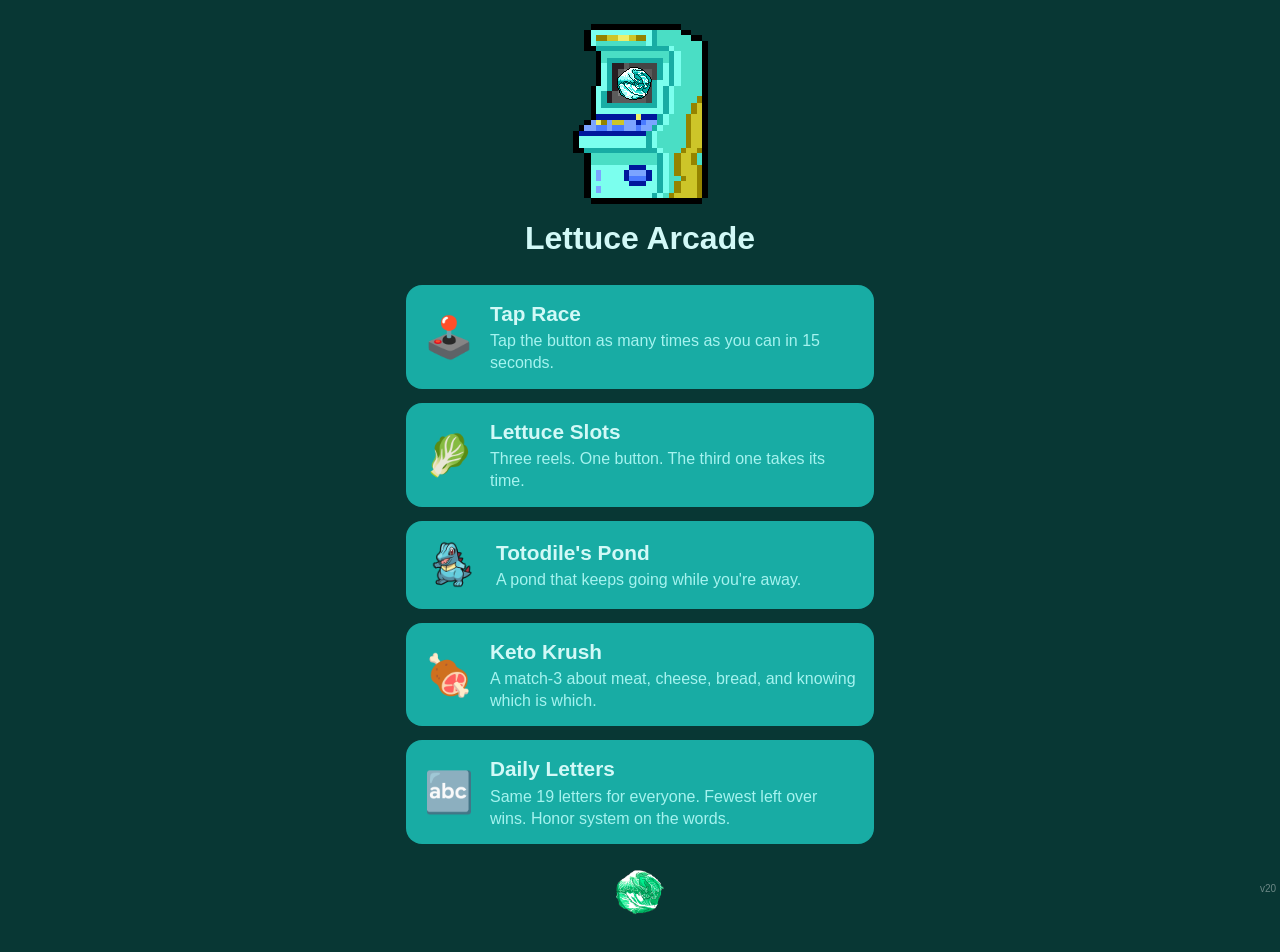
==== index.html @ 761edc3b "Playtest round 2: Keto colours + carb cost, index footer lettuce, no "family" copy (v20) Keto Krush:" ====
<!doctype html>
<html lang="en">
<head>
<meta charset="utf-8">
<meta name="viewport" content="width=device-width, initial-scale=1, viewport-fit=cover">
<title>Lettuce Arcade</title>
<meta name="theme-color" content="#083734">
<meta name="apple-mobile-web-app-capable" content="yes">
<meta name="apple-mobile-web-app-status-bar-style" content="black-translucent">
<link rel="apple-touch-icon" href="/icon-180-bg.png">
<link rel="manifest" href="/manifest.webmanifest">
<link rel="stylesheet" href="/shared/arcade.css">
<style>
  body {
    display: flex;
    justify-content: center;
    /* flex-start, not the default stretch: stretched, main was pinned to the
       viewport height and its content overflowed past its own bottom padding,
       which is why the last tile's edge hid under Safari's toolbar. */
    align-items: flex-start;
  }

  main {
    width: 100%;
    max-width: 500px;
    padding: 24px 16px calc(32px + var(--safe-bottom));
  }

  .lettuce {
    display: block;
    width: 56px;
    height: 56px;
    margin: 20px auto 0;
    padding: 4px;
    border: none;
    border-radius: 50%;
    background: transparent;
    cursor: pointer;
  }
  .lettuce img { display: block; width: 48px; height: 48px; }
  @keyframes wiggle {
    0%, 100% { transform: rotate(0); }
    20% { transform: rotate(-14deg) scale(1.08); }
    40% { transform: rotate(12deg) scale(1.08); }
    60% { transform: rotate(-8deg); }
    80% { transform: rotate(6deg); }
  }
  .lettuce.wiggle img { animation: wiggle 600ms ease-in-out; }
  @media (prefers-reduced-motion: reduce) { .lettuce.wiggle img { animation: none; } }

  .header-icon {
    display: block;
    width: 180px;
    height: 180px;
    margin: 0 auto 12px;
    border-radius: 16px;
  }

  h1 {
    font-size: 2rem;
    margin-bottom: 24px;
    text-align: center;
  }

  .tile-list {
    list-style: none;
    display: flex;
    flex-direction: column;
    gap: 14px;
  }

  .tile {
    display: flex;
    align-items: center;
    gap: 16px;
    min-height: 88px;
    padding: 14px 18px;
    border-radius: 16px;
    background: var(--bg-elevated);
    color: var(--fg);
    text-decoration: none;
  }

  .tile:active {
    background: var(--accent-dim);
  }

  .tile-emoji {
    font-size: 2.5rem;
    line-height: 1;
    flex-shrink: 0;
  }

  .tile-icon {
    /* Sprite PNGs carry transparent padding, so they need a bigger box than
       the emoji to read at the same visual size. Negative margin keeps the
       row height and text alignment identical to the emoji tiles. */
    width: 108px;
    height: 108px;
    margin: -26px;
    flex-shrink: 0;
    object-fit: contain;
  }

  .tile-title {
    font-size: 1.3rem;
    font-weight: 700;
  }

  .tile-blurb {
    font-size: 1rem;
    color: var(--fg-dim);
    margin-top: 2px;
  }

  .empty, .error {
    text-align: center;
    color: var(--fg-dim);
    padding: 24px;
  }
</style>
</head>
<body>
<main>
  <img class="header-icon" src="/icon-180.png" alt="" width="180" height="180">
  <h1>Lettuce Arcade</h1>
  <ul class="tile-list" id="tile-list" aria-live="polite"></ul>
  <button class="lettuce" id="lettuce" aria-label="Lettuce"><img src="/lettuce-192.png" alt="" width="48" height="48"></button>
</main>
<script src="/shared/arcade.js"></script>
<script>
  (function () {
    var list = document.getElementById("tile-list");

    // The lettuce at the bottom does one thing: wiggles when tapped.
    var lettuce = document.getElementById("lettuce");
    lettuce.addEventListener("click", function () {
      lettuce.classList.remove("wiggle");
      void lettuce.offsetWidth; // restart the animation on rapid taps
      lettuce.classList.add("wiggle");
    });
    lettuce.addEventListener("animationend", function () { lettuce.classList.remove("wiggle"); });

    fetch("/games.json")
      .then(function (res) {
        if (!res.ok) throw new Error("failed to load games.json");
        return res.json();
      })
      .then(function (games) {
        if (!Array.isArray(games) || games.length === 0) {
          list.innerHTML = '<li class="empty">No games yet.</li>';
          return;
        }
        games.forEach(function (game) {
          var li = document.createElement("li");
          var a = document.createElement("a");
          a.className = "tile";
          a.href = "/games/" + encodeURIComponent(game.slug) + "/";

          // A game may supply `icon` (a file inside its own folder) instead of
          // an emoji. `emoji` stays the fallback for everything else.
          var emoji;
          if (game.icon) {
            emoji = document.createElement("img");
            emoji.className = "tile-icon";
            emoji.src = "/games/" + encodeURIComponent(game.slug) + "/" + encodeURIComponent(game.icon);
            emoji.alt = "";
            emoji.width = 56;
            emoji.height = 56;
            emoji.loading = "lazy";
          } else {
            emoji = document.createElement("div");
            emoji.className = "tile-emoji";
            emoji.textContent = game.emoji || "🎮";
          }
          emoji.setAttribute("aria-hidden", "true");

          var text = document.createElement("div");
          var title = document.createElement("div");
          title.className = "tile-title";
          title.textContent = game.title || game.slug;
          var blurb = document.createElement("div");
          blurb.className = "tile-blurb";
          blurb.textContent = game.blurb || "";
          text.appendChild(title);
          text.appendChild(blurb);

          a.appendChild(emoji);
          a.appendChild(text);
          li.appendChild(a);
          list.appendChild(li);
        });
      })
      .catch(function () {
        list.innerHTML = '<li class="error">Could not load the game list.</li>';
      });
  })();
</script>
</body>
</html>
---- shared/arcade.css ----
/* Lettuce Arcade — shared theme. Keep this file dependency-free. */

* {
  margin: 0;
  padding: 0;
  box-sizing: border-box;
}

:root {
  --bg: #083734;
  --bg-elevated: #18aca4;
  --fg: #d2f9f7;
  --fg-dim: #a5f3ef;
  --accent: #4adec5;
  --accent-dim: #18aca4;
  --safe-top: env(safe-area-inset-top, 0px);
  --safe-bottom: env(safe-area-inset-bottom, 0px);
  --safe-left: env(safe-area-inset-left, 0px);
  --safe-right: env(safe-area-inset-right, 0px);
}

html, body {
  height: 100%;
  /* pan-x pan-y keeps scrolling but drops double-tap and pinch zoom; iOS
     honours this from 13 on. overscroll-behavior stops the rubber-band and
     pull-to-refresh under a game. The arcade index scrolls exactly as before. */
  touch-action: pan-x pan-y;
  overscroll-behavior: none;
}

body {
  background: var(--bg);
  color: var(--fg);
  font-family: -apple-system, BlinkMacSystemFont, "Segoe UI", Roboto, Helvetica, Arial, sans-serif;
  font-size: 18px;
  line-height: 1.4;
  padding-top: var(--safe-top);
  padding-bottom: var(--safe-bottom);
  padding-left: var(--safe-left);
  padding-right: var(--safe-right);
  -webkit-tap-highlight-color: transparent;
}

button, a, [role="button"], .btn {
  touch-action: manipulation;
  -webkit-user-select: none;
  user-select: none;
}

.btn {
  display: inline-flex;
  align-items: center;
  justify-content: center;
  min-height: 44px;
  min-width: 44px;
  padding: 12px 20px;
  border-radius: 12px;
  border: none;
  background: var(--accent);
  color: #fff;
  font-size: 1.1rem;
  font-weight: 600;
  cursor: pointer;
  text-decoration: none;
}

.btn:active {
  background: var(--accent-dim);
}

.btn:disabled {
  opacity: 0.5;
  cursor: default;
}
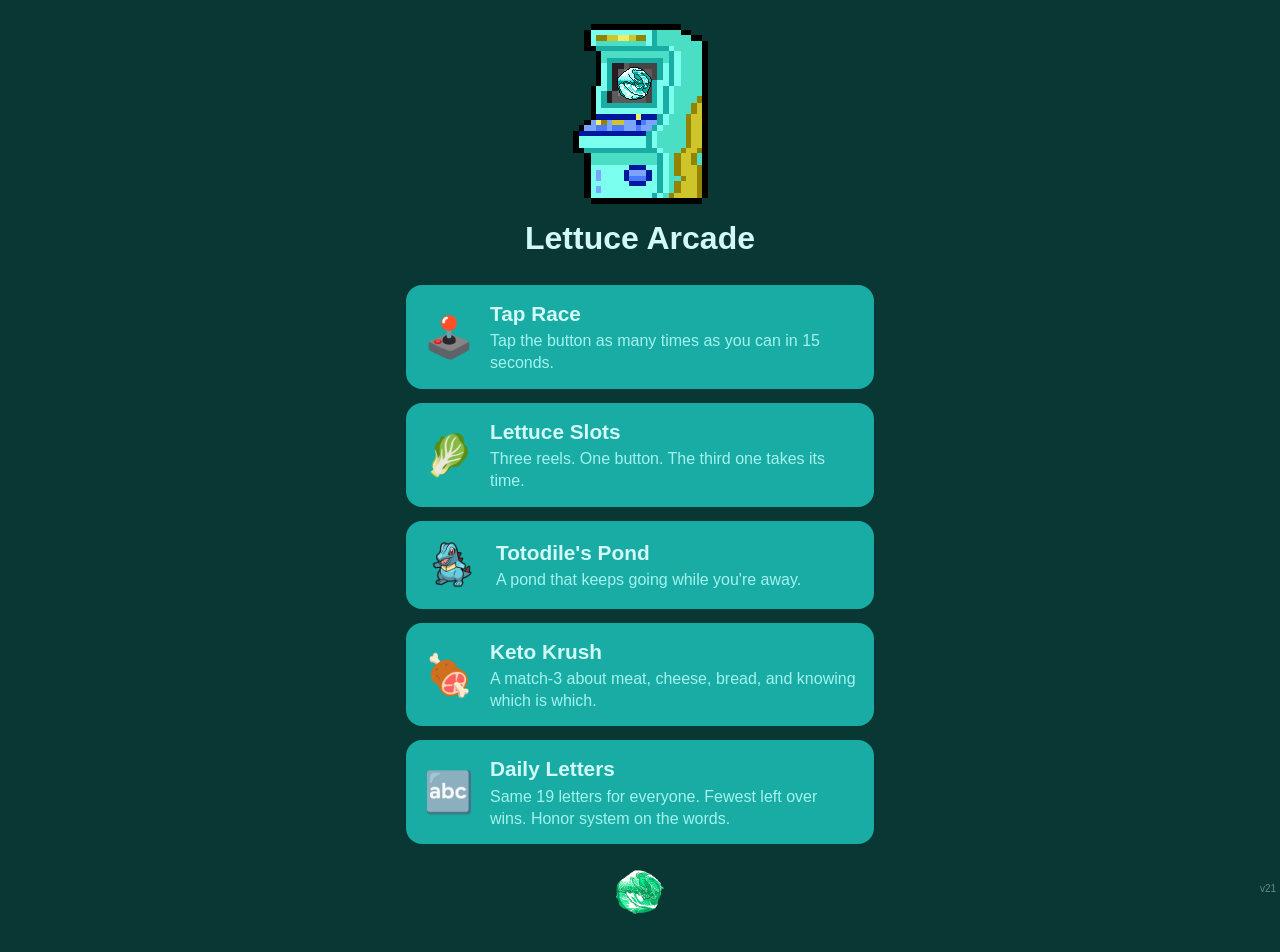
==== commit 4e2d7de5: "Re-arm audio on every tap; kill iOS tap-hold callouts (v21) Sound was intermittent on iPhone because" ====
--- a/index.html
+++ b/index.html
@@ -37,7 +37,7 @@
     background: transparent;
     cursor: pointer;
   }
-  .lettuce img { display: block; width: 48px; height: 48px; }
+  .lettuce img { display: block; width: 48px; height: 48px; pointer-events: none; }
   @keyframes wiggle {
     0%, 100% { transform: rotate(0); }
     20% { transform: rotate(-14deg) scale(1.08); }
@@ -46,7 +46,6 @@
     80% { transform: rotate(6deg); }
   }
   .lettuce.wiggle img { animation: wiggle 600ms ease-in-out; }
-  @media (prefers-reduced-motion: reduce) { .lettuce.wiggle img { animation: none; } }
 
   .header-icon {
     display: block;
--- a/shared/arcade.css
+++ b/shared/arcade.css
@@ -47,6 +47,23 @@
   user-select: none;
 }
 
+/* Tap-and-hold on iOS pops a callout (link preview, "Save Image", text
+   selection). None of that belongs in an arcade, so the whole page is
+   non-selectable and callout-free; inputs opt back in. */
+body {
+  -webkit-touch-callout: none;
+  -webkit-user-select: none;
+  user-select: none;
+}
+img {
+  -webkit-touch-callout: none;
+  -webkit-user-drag: none;
+}
+input, textarea, [contenteditable] {
+  -webkit-user-select: text;
+  user-select: text;
+}
+
 .btn {
   display: inline-flex;
   align-items: center;
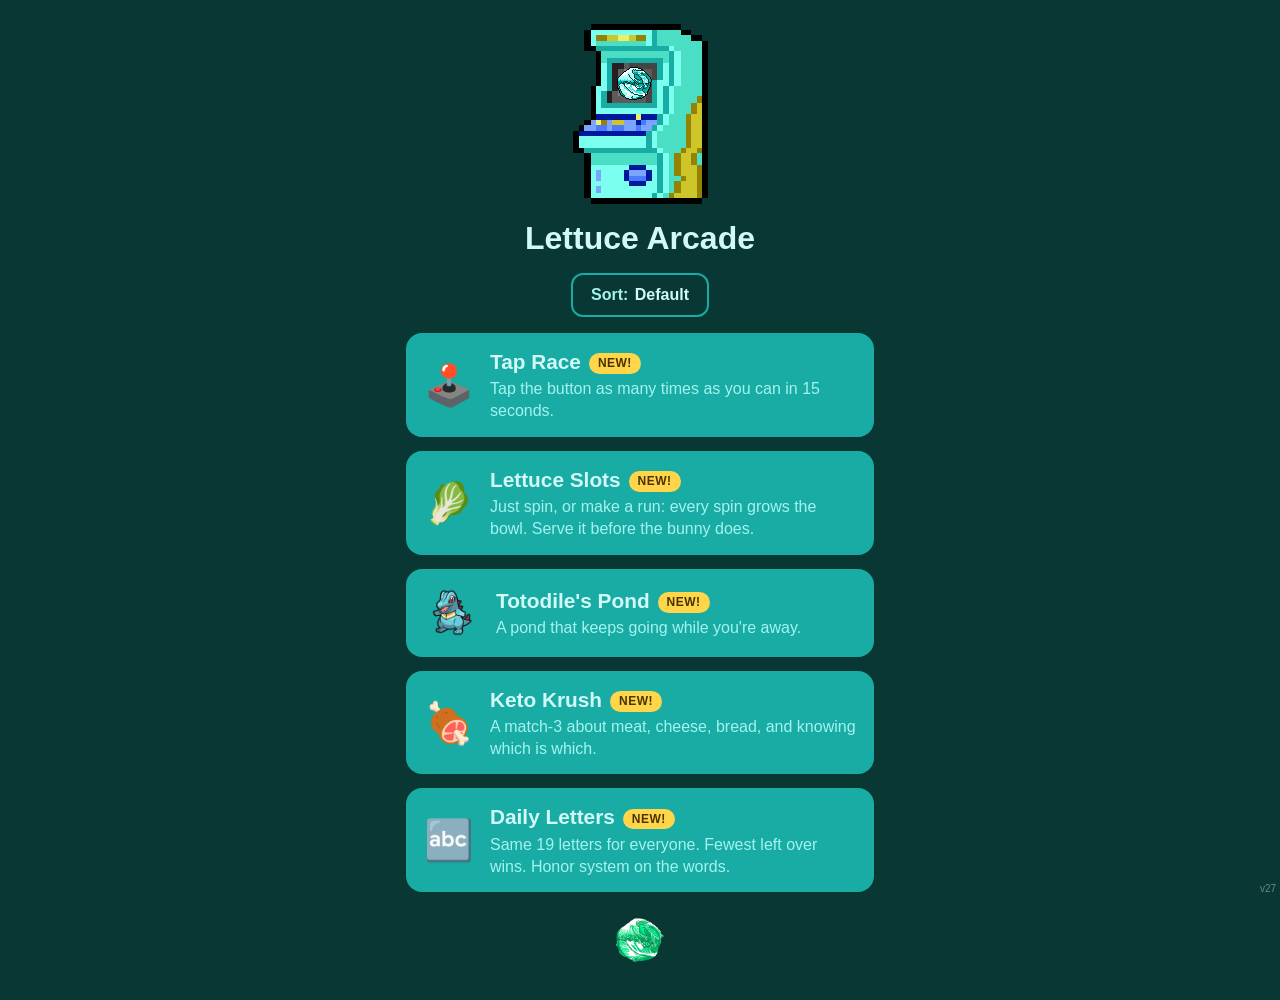
==== commit e60f6290: "Play counts on the arcade index with four sort orders (v27) shared/arcade.js - Arcade.boot records a" ====
--- a/index.html
+++ b/index.html
@@ -57,8 +57,32 @@
 
   h1 {
     font-size: 2rem;
-    margin-bottom: 24px;
+    margin-bottom: 12px;
     text-align: center;
+  }
+
+  /* One button that cycles the sort order: the whole row is the tap target,
+     so a thumb can't miss it. */
+  .sort-row {
+    display: flex;
+    justify-content: center;
+    margin-bottom: 16px;
+  }
+  .sort-btn {
+    background: transparent;
+    border: 2px solid var(--accent-dim);
+    color: var(--fg-dim);
+    font-size: 1rem;
+    font-weight: 600;
+    padding: 10px 18px;
+  }
+  .sort-btn:active {
+    background: var(--accent-dim);
+    color: var(--fg);
+  }
+  .sort-btn .sort-label {
+    color: var(--fg);
+    margin-left: 0.4em;
   }
 
   .tile-list {
@@ -106,10 +130,34 @@
     font-weight: 700;
   }
 
+  /* A never-played game gets an inviting tag beside its title, so under
+     "Most played" a zero reads as "try me", not as the loser at the bottom. */
+  .tag-new {
+    display: inline-block;
+    vertical-align: 0.15em;
+    margin-left: 8px;
+    padding: 2px 9px;
+    border-radius: 999px;
+    background: #ffd54a;
+    color: #4a3300;
+    font-size: 0.75rem;
+    font-weight: 800;
+    letter-spacing: 0.04em;
+    text-transform: uppercase;
+    white-space: nowrap;
+  }
+
   .tile-blurb {
     font-size: 1rem;
     color: var(--fg-dim);
     margin-top: 2px;
+  }
+
+  .tile-plays {
+    font-size: 0.85rem;
+    color: var(--fg-dim);
+    opacity: 0.85;
+    margin-top: 4px;
   }
 
   .empty, .error {
@@ -123,6 +171,9 @@
 <main>
   <img class="header-icon" src="/icon-180.png" alt="" width="180" height="180">
   <h1>Lettuce Arcade</h1>
+  <div class="sort-row">
+    <button class="btn sort-btn" id="sort-btn" type="button" aria-live="polite"><span>Sort:</span><span class="sort-label"></span></button>
+  </div>
   <ul class="tile-list" id="tile-list" aria-live="polite"></ul>
   <button class="lettuce" id="lettuce" aria-label="Lettuce"><img src="/lettuce-192.png" alt="" width="48" height="48"></button>
 </main>
@@ -140,55 +191,115 @@
     });
     lettuce.addEventListener("animationend", function () { lettuce.classList.remove("wiggle"); });
 
+    // ---- sorting ----
+    //
+    // games.json order is the hand-picked default. Every comparator breaks
+    // ties on that order (index `i`), so the list never jitters between
+    // visits and old Safari's unstable sort can't reshuffle equal entries.
+    var SORTS = [
+      { id: "default", label: "Default", cmp: function (a, b) { return a.i - b.i; } },
+      { id: "title", label: "A to Z", cmp: function (a, b) {
+        return (a.title || "").localeCompare(b.title || "") || a.i - b.i;
+      } },
+      { id: "most", label: "Most played", cmp: function (a, b) { return b.plays - a.plays || a.i - b.i; } },
+      { id: "least", label: "Least played", cmp: function (a, b) { return a.plays - b.plays || a.i - b.i; } }
+    ];
+
+    var sortBtn = document.getElementById("sort-btn");
+    var sortLabel = sortBtn.querySelector(".sort-label");
+    var sortIndex = 0;
+    var savedSort = Arcade.load("sort", "default");
+    SORTS.forEach(function (s, i) { if (s.id === savedSort) sortIndex = i; });
+
+    var games = [];
+
+    function playsText(n) {
+      return n === 1 ? "1 play" : n + " plays";
+    }
+
+    function render() {
+      var sort = SORTS[sortIndex];
+      sortLabel.textContent = sort.label;
+
+      var counts = Arcade.playCounts();
+      var rows = games.map(function (game, i) {
+        return { game: game, i: i, title: game.title || game.slug, plays: counts[game.slug] || 0 };
+      });
+      rows.sort(sort.cmp);
+
+      list.innerHTML = "";
+      rows.forEach(function (row) {
+        var game = row.game;
+        var li = document.createElement("li");
+        var a = document.createElement("a");
+        a.className = "tile";
+        a.href = "/games/" + encodeURIComponent(game.slug) + "/";
+
+        // A game may supply `icon` (a file inside its own folder) instead of
+        // an emoji. `emoji` stays the fallback for everything else.
+        var emoji;
+        if (game.icon) {
+          emoji = document.createElement("img");
+          emoji.className = "tile-icon";
+          emoji.src = "/games/" + encodeURIComponent(game.slug) + "/" + encodeURIComponent(game.icon);
+          emoji.alt = "";
+          emoji.width = 56;
+          emoji.height = 56;
+          emoji.loading = "lazy";
+        } else {
+          emoji = document.createElement("div");
+          emoji.className = "tile-emoji";
+          emoji.textContent = game.emoji || "🎮";
+        }
+        emoji.setAttribute("aria-hidden", "true");
+
+        var text = document.createElement("div");
+        var title = document.createElement("div");
+        title.className = "tile-title";
+        title.textContent = row.title;
+        if (row.plays === 0) {
+          var tag = document.createElement("span");
+          tag.className = "tag-new";
+          tag.textContent = "New!";
+          title.appendChild(tag);
+        }
+        var blurb = document.createElement("div");
+        blurb.className = "tile-blurb";
+        blurb.textContent = game.blurb || "";
+        text.appendChild(title);
+        text.appendChild(blurb);
+        if (row.plays > 0) {
+          var plays = document.createElement("div");
+          plays.className = "tile-plays";
+          plays.textContent = playsText(row.plays);
+          text.appendChild(plays);
+        }
+
+        a.appendChild(emoji);
+        a.appendChild(text);
+        li.appendChild(a);
+        list.appendChild(li);
+      });
+    }
+
+    sortBtn.addEventListener("click", function () {
+      sortIndex = (sortIndex + 1) % SORTS.length;
+      Arcade.save("sort", SORTS[sortIndex].id);
+      render();
+    });
+
     fetch("/games.json")
       .then(function (res) {
         if (!res.ok) throw new Error("failed to load games.json");
         return res.json();
       })
-      .then(function (games) {
-        if (!Array.isArray(games) || games.length === 0) {
+      .then(function (loaded) {
+        if (!Array.isArray(loaded) || loaded.length === 0) {
           list.innerHTML = '<li class="empty">No games yet.</li>';
           return;
         }
-        games.forEach(function (game) {
-          var li = document.createElement("li");
-          var a = document.createElement("a");
-          a.className = "tile";
-          a.href = "/games/" + encodeURIComponent(game.slug) + "/";
-
-          // A game may supply `icon` (a file inside its own folder) instead of
-          // an emoji. `emoji` stays the fallback for everything else.
-          var emoji;
-          if (game.icon) {
-            emoji = document.createElement("img");
-            emoji.className = "tile-icon";
-            emoji.src = "/games/" + encodeURIComponent(game.slug) + "/" + encodeURIComponent(game.icon);
-            emoji.alt = "";
-            emoji.width = 56;
-            emoji.height = 56;
-            emoji.loading = "lazy";
-          } else {
-            emoji = document.createElement("div");
-            emoji.className = "tile-emoji";
-            emoji.textContent = game.emoji || "🎮";
-          }
-          emoji.setAttribute("aria-hidden", "true");
-
-          var text = document.createElement("div");
-          var title = document.createElement("div");
-          title.className = "tile-title";
-          title.textContent = game.title || game.slug;
-          var blurb = document.createElement("div");
-          blurb.className = "tile-blurb";
-          blurb.textContent = game.blurb || "";
-          text.appendChild(title);
-          text.appendChild(blurb);
-
-          a.appendChild(emoji);
-          a.appendChild(text);
-          li.appendChild(a);
-          list.appendChild(li);
-        });
+        games = loaded;
+        render();
       })
       .catch(function () {
         list.innerHTML = '<li class="error">Could not load the game list.</li>';
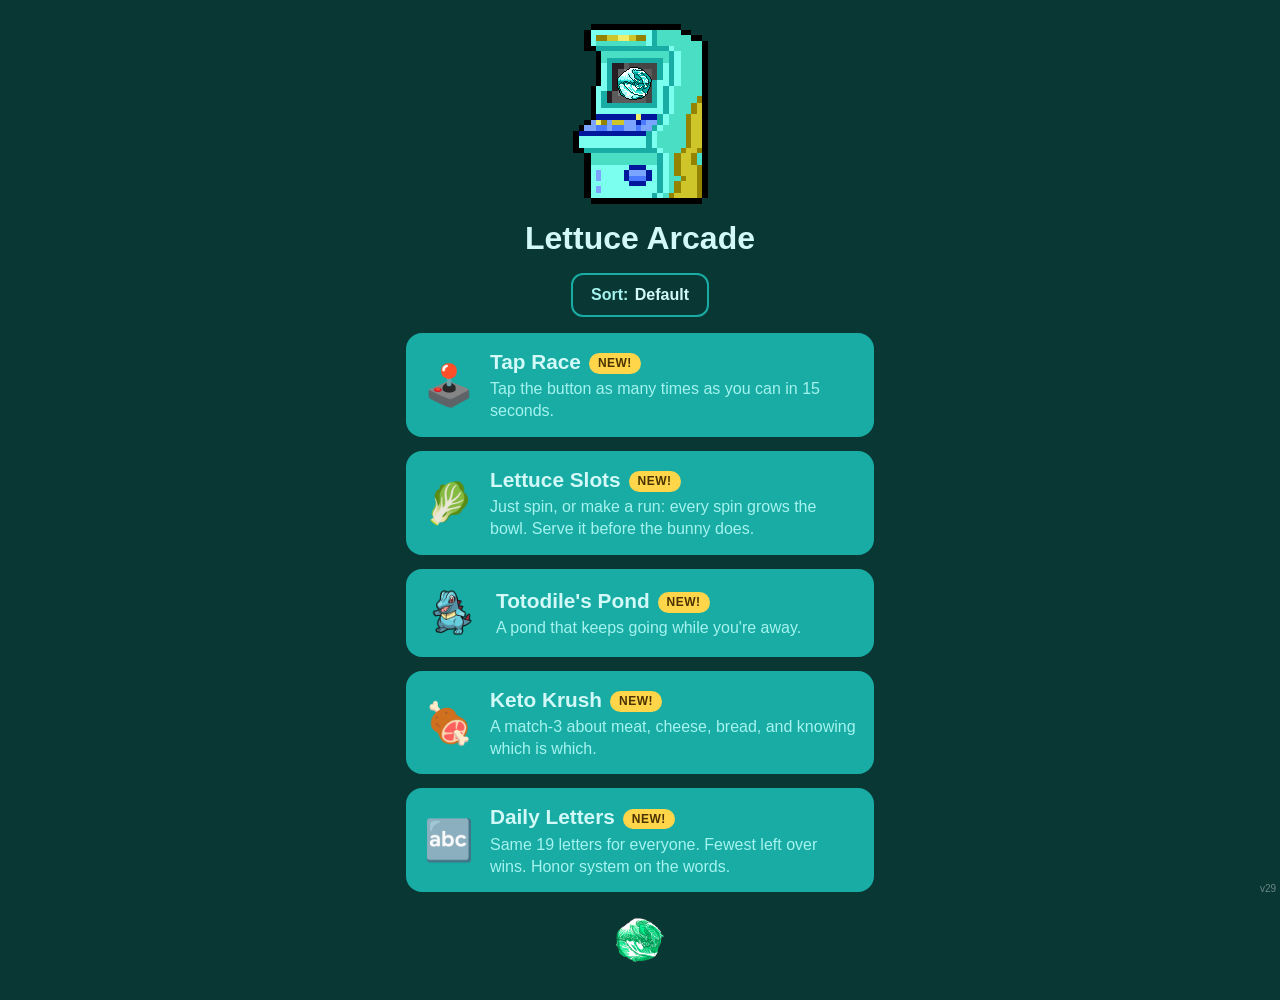
==== commit 6fef0fb5: "Screenshot-table pass: end cards, share, trophy shelf, Totodile easy wins (v29) Shared: Arcade.share" ====
--- a/index.html
+++ b/index.html
@@ -153,12 +153,19 @@
     margin-top: 2px;
   }
 
+  /* The trophy shelf: each game's own one-line brag, then the play count. */
   .tile-plays {
     font-size: 0.85rem;
     color: var(--fg-dim);
     opacity: 0.85;
     margin-top: 4px;
   }
+  .tile-plays .brag {
+    color: #ffd54a;
+    font-weight: 700;
+    opacity: 1;
+  }
+  .tile-plays .sep { opacity: 0.5; margin: 0 5px; }
 
   .empty, .error {
     text-align: center;
@@ -268,10 +275,25 @@
         blurb.textContent = game.blurb || "";
         text.appendChild(title);
         text.appendChild(blurb);
-        if (row.plays > 0) {
+        var brag = Arcade.bragFor(game.slug);
+        if (row.plays > 0 || brag) {
           var plays = document.createElement("div");
           plays.className = "tile-plays";
-          plays.textContent = playsText(row.plays);
+          if (brag) {
+            var b = document.createElement("span");
+            b.className = "brag";
+            b.textContent = brag;
+            plays.appendChild(b);
+          }
+          if (row.plays > 0) {
+            if (brag) {
+              var sep = document.createElement("span");
+              sep.className = "sep";
+              sep.textContent = "·";
+              plays.appendChild(sep);
+            }
+            plays.appendChild(document.createTextNode(playsText(row.plays)));
+          }
           text.appendChild(plays);
         }
 
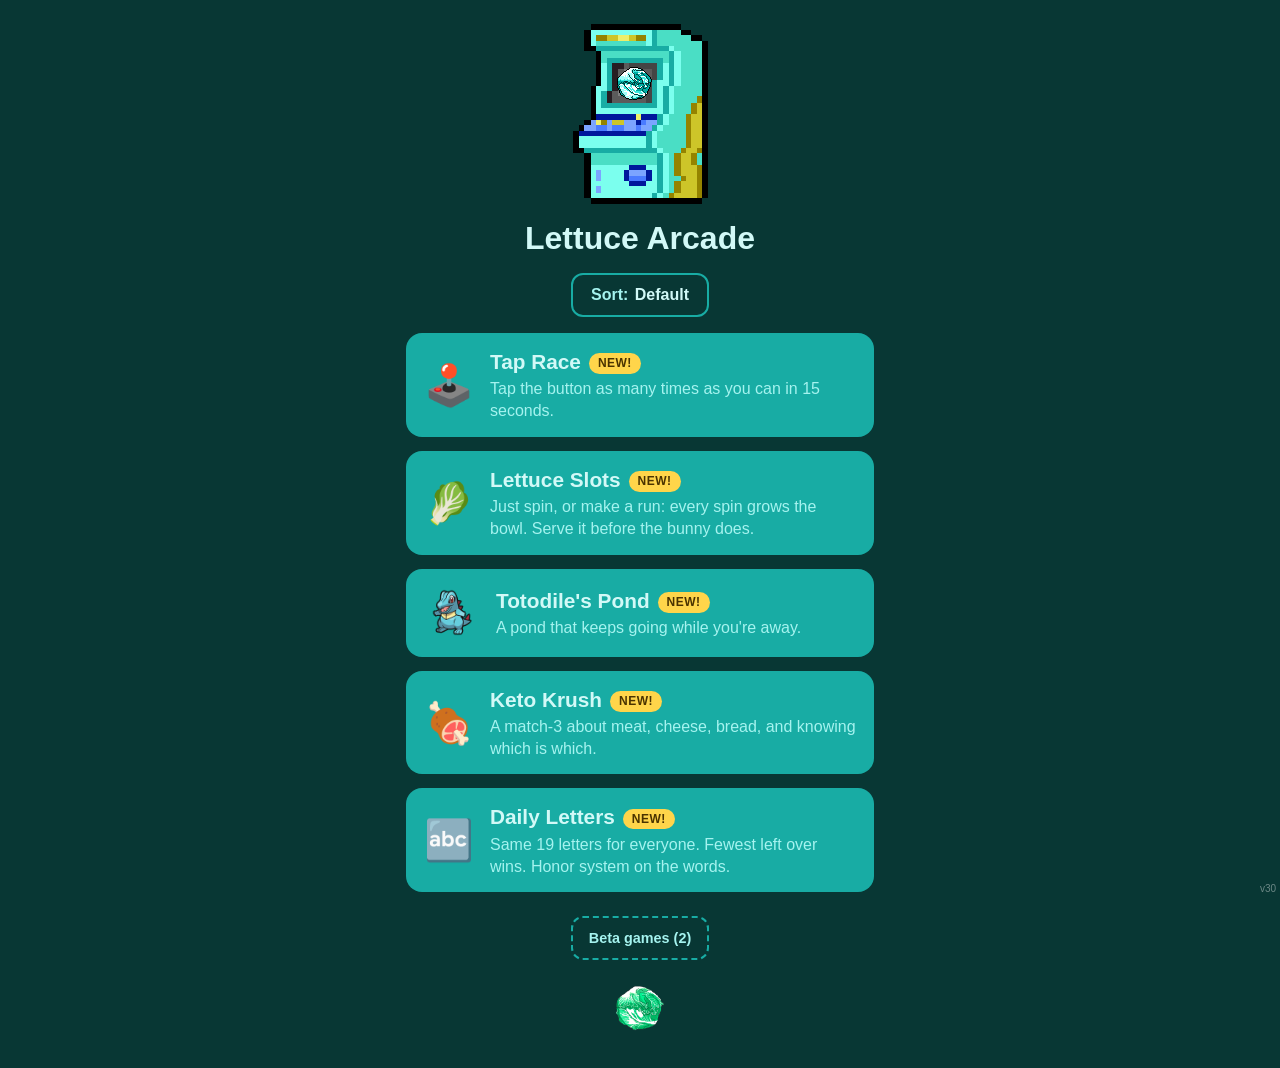
==== commit 16168391: "Beta games shelf: Open Gym and Zorro Runner ship to beta (v30) games.json gains an optional `"beta":" ====
--- a/index.html
+++ b/index.html
@@ -167,6 +167,43 @@
   }
   .tile-plays .sep { opacity: 0.5; margin: 0 5px; }
 
+  /* Beta games: unfinished, playable by anyone, hidden behind one small
+     button so the main list stays the family's list. */
+  .beta-row {
+    display: flex;
+    justify-content: center;
+    margin-top: 24px;
+  }
+  .beta-btn {
+    background: transparent;
+    border: 2px dashed var(--accent-dim);
+    color: var(--fg-dim);
+    font-size: 0.9rem;
+    font-weight: 600;
+    padding: 10px 16px;
+  }
+  .beta-btn:active {
+    background: var(--accent-dim);
+    color: var(--fg);
+  }
+  .beta-section {
+    margin-top: 16px;
+  }
+  .beta-note {
+    text-align: center;
+    color: var(--fg-dim);
+    font-size: 0.9rem;
+    margin-bottom: 12px;
+  }
+  .tile.beta {
+    border: 2px dashed var(--accent-dim);
+    background: transparent;
+  }
+  .tag-beta {
+    background: var(--accent-dim);
+    color: var(--fg);
+  }
+
   .empty, .error {
     text-align: center;
     color: var(--fg-dim);
@@ -182,6 +219,13 @@
     <button class="btn sort-btn" id="sort-btn" type="button" aria-live="polite"><span>Sort:</span><span class="sort-label"></span></button>
   </div>
   <ul class="tile-list" id="tile-list" aria-live="polite"></ul>
+  <div class="beta-row" id="beta-row" hidden>
+    <button class="btn beta-btn" id="beta-btn" type="button" aria-expanded="false" aria-controls="beta-section"></button>
+  </div>
+  <section class="beta-section" id="beta-section" hidden>
+    <p class="beta-note">Unfinished games. Anyone can play, nothing counts.</p>
+    <ul class="tile-list" id="beta-list"></ul>
+  </section>
   <button class="lettuce" id="lettuce" aria-label="Lettuce"><img src="/lettuce-192.png" alt="" width="48" height="48"></button>
 </main>
 <script src="/shared/arcade.js"></script>
@@ -219,6 +263,7 @@
     SORTS.forEach(function (s, i) { if (s.id === savedSort) sortIndex = i; });
 
     var games = [];
+    var betaGames = [];
 
     function playsText(n) {
       return n === 1 ? "1 play" : n + " plays";
@@ -235,79 +280,120 @@
       rows.sort(sort.cmp);
 
       list.innerHTML = "";
-      rows.forEach(function (row) {
-        var game = row.game;
-        var li = document.createElement("li");
-        var a = document.createElement("a");
-        a.className = "tile";
-        a.href = "/games/" + encodeURIComponent(game.slug) + "/";
-
-        // A game may supply `icon` (a file inside its own folder) instead of
-        // an emoji. `emoji` stays the fallback for everything else.
-        var emoji;
-        if (game.icon) {
-          emoji = document.createElement("img");
-          emoji.className = "tile-icon";
-          emoji.src = "/games/" + encodeURIComponent(game.slug) + "/" + encodeURIComponent(game.icon);
-          emoji.alt = "";
-          emoji.width = 56;
-          emoji.height = 56;
-          emoji.loading = "lazy";
-        } else {
-          emoji = document.createElement("div");
-          emoji.className = "tile-emoji";
-          emoji.textContent = game.emoji || "🎮";
+      if (rows.length === 0) list.innerHTML = '<li class="empty">No games yet.</li>';
+      rows.forEach(function (row) { list.appendChild(tile(row, false)); });
+    }
+
+    // Beta tiles keep games.json order, never sort, and never show a play
+    // count: Arcade.boot skips the tally for any slug the index flagged as
+    // beta, so a game graduates to the main list still wearing "New!".
+    function renderBeta() {
+      betaList.innerHTML = "";
+      betaGames.forEach(function (game, i) {
+        betaList.appendChild(tile({ game: game, i: i, title: game.title || game.slug, plays: 0 }, true));
+      });
+    }
+
+    function tile(row, isBeta) {
+      var game = row.game;
+      var li = document.createElement("li");
+      var a = document.createElement("a");
+      a.className = isBeta ? "tile beta" : "tile";
+      a.href = "/games/" + encodeURIComponent(game.slug) + "/";
+
+      // A game may supply `icon` (a file inside its own folder) instead of
+      // an emoji. `emoji` stays the fallback for everything else.
+      var emoji;
+      if (game.icon) {
+        emoji = document.createElement("img");
+        emoji.className = "tile-icon";
+        emoji.src = "/games/" + encodeURIComponent(game.slug) + "/" + encodeURIComponent(game.icon);
+        emoji.alt = "";
+        emoji.width = 56;
+        emoji.height = 56;
+        emoji.loading = "lazy";
+      } else {
+        emoji = document.createElement("div");
+        emoji.className = "tile-emoji";
+        emoji.textContent = game.emoji || "🎮";
+      }
+      emoji.setAttribute("aria-hidden", "true");
+
+      var text = document.createElement("div");
+      var title = document.createElement("div");
+      title.className = "tile-title";
+      title.textContent = row.title;
+      var tag = document.createElement("span");
+      if (isBeta) {
+        tag.className = "tag-new tag-beta";
+        tag.textContent = "Beta";
+        title.appendChild(tag);
+      } else if (row.plays === 0) {
+        tag.className = "tag-new";
+        tag.textContent = "New!";
+        title.appendChild(tag);
+      }
+      var blurb = document.createElement("div");
+      blurb.className = "tile-blurb";
+      blurb.textContent = game.blurb || "";
+      text.appendChild(title);
+      text.appendChild(blurb);
+      var brag = Arcade.bragFor(game.slug);
+      if (row.plays > 0 || brag) {
+        var plays = document.createElement("div");
+        plays.className = "tile-plays";
+        if (brag) {
+          var b = document.createElement("span");
+          b.className = "brag";
+          b.textContent = brag;
+          plays.appendChild(b);
         }
-        emoji.setAttribute("aria-hidden", "true");
-
-        var text = document.createElement("div");
-        var title = document.createElement("div");
-        title.className = "tile-title";
-        title.textContent = row.title;
-        if (row.plays === 0) {
-          var tag = document.createElement("span");
-          tag.className = "tag-new";
-          tag.textContent = "New!";
-          title.appendChild(tag);
+        if (row.plays > 0) {
+          if (brag) {
+            var sep = document.createElement("span");
+            sep.className = "sep";
+            sep.textContent = "·";
+            plays.appendChild(sep);
+          }
+          plays.appendChild(document.createTextNode(playsText(row.plays)));
         }
-        var blurb = document.createElement("div");
-        blurb.className = "tile-blurb";
-        blurb.textContent = game.blurb || "";
-        text.appendChild(title);
-        text.appendChild(blurb);
-        var brag = Arcade.bragFor(game.slug);
-        if (row.plays > 0 || brag) {
-          var plays = document.createElement("div");
-          plays.className = "tile-plays";
-          if (brag) {
-            var b = document.createElement("span");
-            b.className = "brag";
-            b.textContent = brag;
-            plays.appendChild(b);
-          }
-          if (row.plays > 0) {
-            if (brag) {
-              var sep = document.createElement("span");
-              sep.className = "sep";
-              sep.textContent = "·";
-              plays.appendChild(sep);
-            }
-            plays.appendChild(document.createTextNode(playsText(row.plays)));
-          }
-          text.appendChild(plays);
-        }
-
-        a.appendChild(emoji);
-        a.appendChild(text);
-        li.appendChild(a);
-        list.appendChild(li);
-      });
+        text.appendChild(plays);
+      }
+
+      a.appendChild(emoji);
+      a.appendChild(text);
+      li.appendChild(a);
+      return li;
     }
 
     sortBtn.addEventListener("click", function () {
       sortIndex = (sortIndex + 1) % SORTS.length;
       Arcade.save("sort", SORTS[sortIndex].id);
       render();
+    });
+
+    // ---- beta games ----
+    //
+    // The toggle remembers its state, so a playtest loop (play, back, play
+    // again) doesn't cost a tap each time.
+    var betaRow = document.getElementById("beta-row");
+    var betaBtn = document.getElementById("beta-btn");
+    var betaSection = document.getElementById("beta-section");
+    var betaList = document.getElementById("beta-list");
+    var betaOpen = Arcade.load("beta-open", false) === true;
+
+    function updateBeta() {
+      betaRow.hidden = betaGames.length === 0;
+      betaSection.hidden = !betaOpen || betaGames.length === 0;
+      betaBtn.setAttribute("aria-expanded", betaOpen ? "true" : "false");
+      betaBtn.textContent = (betaOpen ? "Hide beta games" : "Beta games") +
+        " (" + betaGames.length + ")";
+    }
+
+    betaBtn.addEventListener("click", function () {
+      betaOpen = !betaOpen;
+      Arcade.save("beta-open", betaOpen);
+      updateBeta();
     });
 
     fetch("/games.json")
@@ -320,8 +406,12 @@
           list.innerHTML = '<li class="empty">No games yet.</li>';
           return;
         }
-        games = loaded;
+        games = loaded.filter(function (g) { return !g.beta; });
+        betaGames = loaded.filter(function (g) { return g.beta === true; });
+        Arcade.setBetaSlugs(betaGames.map(function (g) { return g.slug; }));
         render();
+        renderBeta();
+        updateBeta();
       })
       .catch(function () {
         list.innerHTML = '<li class="error">Could not load the game list.</li>';
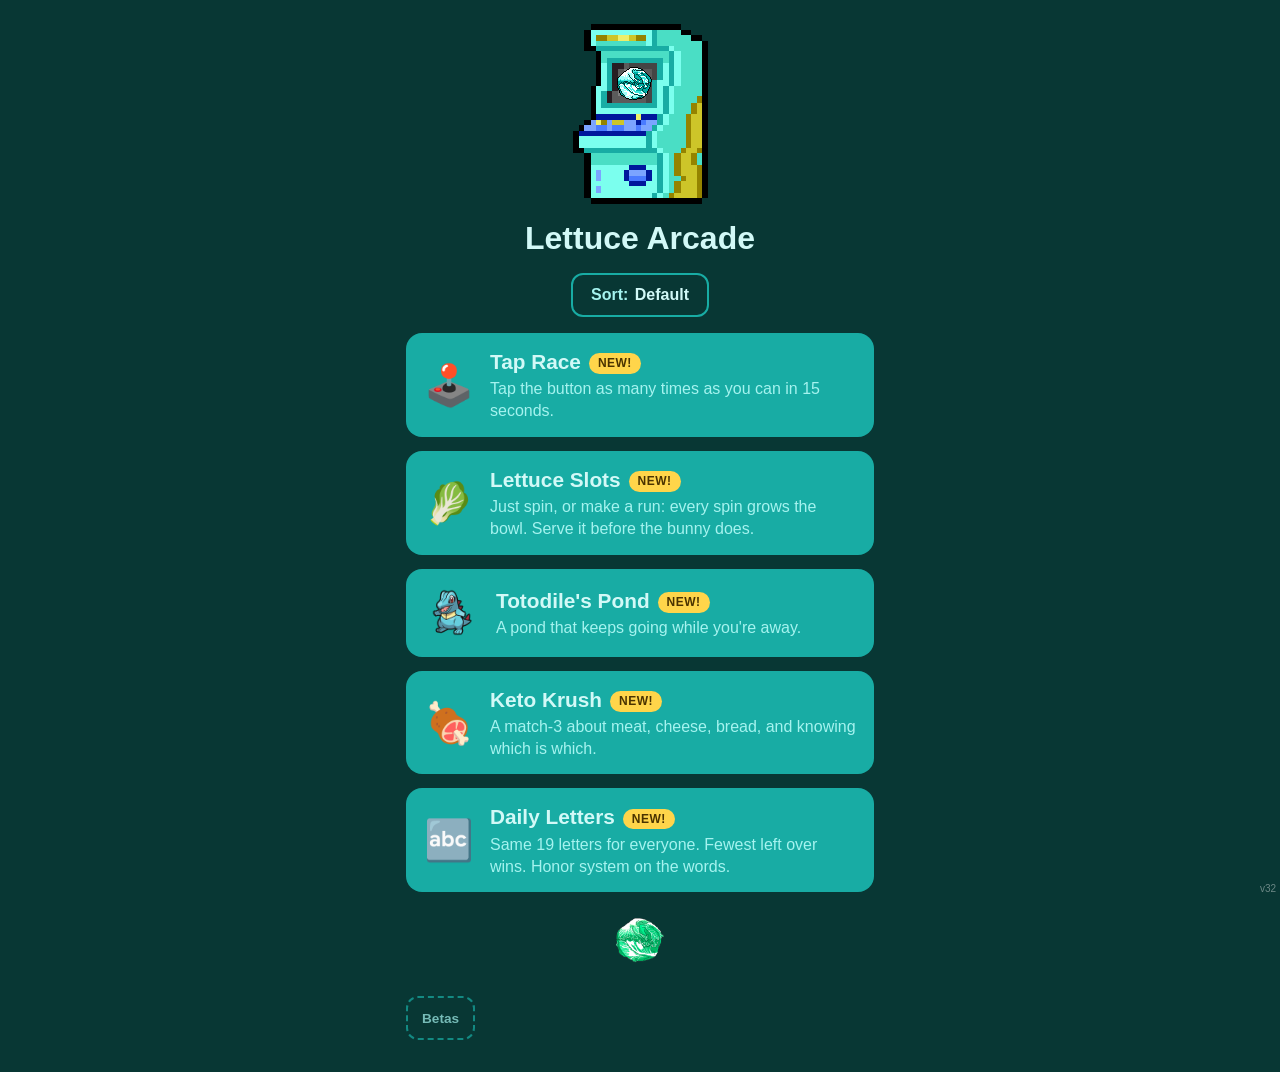
==== commit b80c0b3d: "Betas button: plain label, no count, bottom-left below the lettuce (v31) Co-Authored-By: Claude Fabl" ====
--- a/index.html
+++ b/index.html
@@ -167,20 +167,22 @@
   }
   .tile-plays .sep { opacity: 0.5; margin: 0 5px; }
 
-  /* Beta games: unfinished, playable by anyone, hidden behind one small
-     button so the main list stays the family's list. */
+  /* Beta games: unfinished, playable by anyone, tucked behind one quiet
+     button in the bottom-left corner, below the lettuce, so it reads as a
+     footnote rather than an invitation. */
   .beta-row {
     display: flex;
-    justify-content: center;
-    margin-top: 24px;
+    justify-content: flex-start;
+    margin-top: 28px;
   }
   .beta-btn {
     background: transparent;
     border: 2px dashed var(--accent-dim);
     color: var(--fg-dim);
-    font-size: 0.9rem;
+    font-size: 0.85rem;
     font-weight: 600;
-    padding: 10px 16px;
+    padding: 10px 14px;
+    opacity: 0.7;
   }
   .beta-btn:active {
     background: var(--accent-dim);
@@ -219,14 +221,14 @@
     <button class="btn sort-btn" id="sort-btn" type="button" aria-live="polite"><span>Sort:</span><span class="sort-label"></span></button>
   </div>
   <ul class="tile-list" id="tile-list" aria-live="polite"></ul>
+  <button class="lettuce" id="lettuce" aria-label="Lettuce"><img src="/lettuce-192.png" alt="" width="48" height="48"></button>
   <div class="beta-row" id="beta-row" hidden>
-    <button class="btn beta-btn" id="beta-btn" type="button" aria-expanded="false" aria-controls="beta-section"></button>
+    <button class="btn beta-btn" id="beta-btn" type="button" aria-expanded="false" aria-controls="beta-section">Betas</button>
   </div>
   <section class="beta-section" id="beta-section" hidden>
     <p class="beta-note">Unfinished games. Anyone can play, nothing counts.</p>
     <ul class="tile-list" id="beta-list"></ul>
   </section>
-  <button class="lettuce" id="lettuce" aria-label="Lettuce"><img src="/lettuce-192.png" alt="" width="48" height="48"></button>
 </main>
 <script src="/shared/arcade.js"></script>
 <script>
@@ -386,8 +388,7 @@
       betaRow.hidden = betaGames.length === 0;
       betaSection.hidden = !betaOpen || betaGames.length === 0;
       betaBtn.setAttribute("aria-expanded", betaOpen ? "true" : "false");
-      betaBtn.textContent = (betaOpen ? "Hide beta games" : "Beta games") +
-        " (" + betaGames.length + ")";
+      betaBtn.textContent = betaOpen ? "Hide betas" : "Betas";
     }
 
     betaBtn.addEventListener("click", function () {
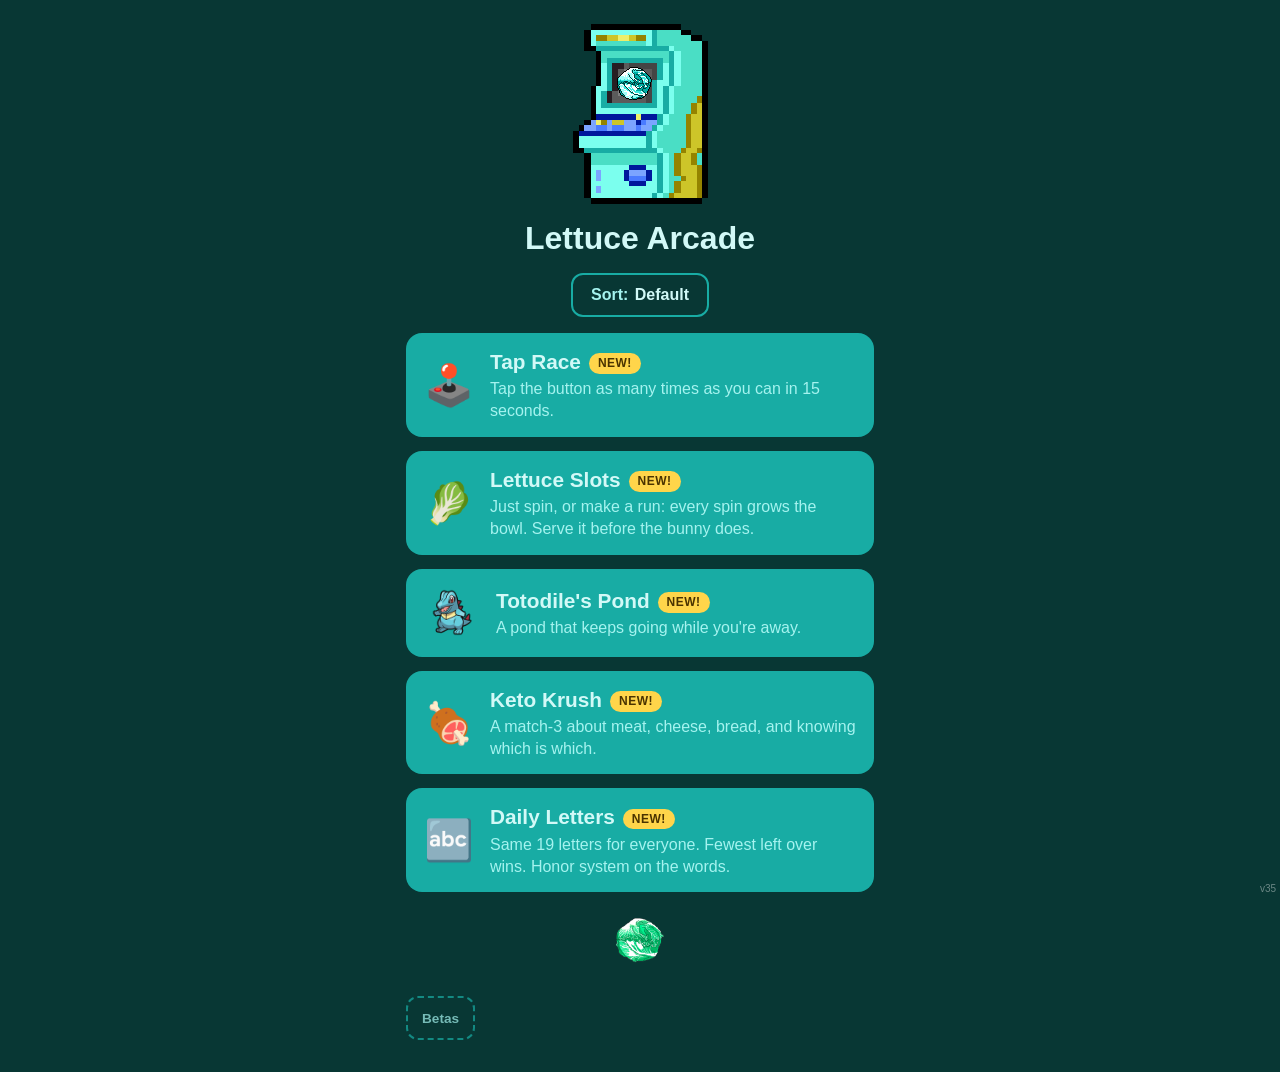
==== commit e5b99883: "Lifetime stats: 📊 on each tile opens a per-game sheet (v35) shared: Arcade.stats(rows) saves a game'" ====
--- a/index.html
+++ b/index.html
@@ -166,6 +166,27 @@
     opacity: 1;
   }
   .tile-plays .sep { opacity: 0.5; margin: 0 5px; }
+
+  /* The 📊 in the corner: lifetime stats for that game, without opening it.
+     It sits on the <li>, not inside the link, so a tap on it never counts
+     as a tap on the tile. The tile leaves it room on the right. */
+  .tile-list li { position: relative; }
+  .tile.has-stats { padding-right: 56px; }
+  .tile-stats {
+    position: absolute;
+    top: 4px;
+    right: 4px;
+    width: 44px;
+    height: 44px;
+    min-height: 44px;
+    padding: 0;
+    border-radius: 12px;
+    background: transparent;
+    font-size: 1.2rem;
+    line-height: 1;
+    opacity: 0.8;
+  }
+  .tile-stats:active { background: rgba(0, 0, 0, 0.25); }
 
   /* Beta games: unfinished, playable by anyone, tucked behind one quiet
      button in the bottom-left corner, below the lettuce, so it reads as a
@@ -365,6 +386,21 @@
       a.appendChild(emoji);
       a.appendChild(text);
       li.appendChild(a);
+
+      var stats = Arcade.statsFor(game.slug);
+      if (stats) {
+        a.classList.add("has-stats");
+        var sb = document.createElement("button");
+        sb.type = "button";
+        sb.className = "btn tile-stats";
+        sb.textContent = "📊";
+        sb.setAttribute("aria-label", game.title + " stats");
+        sb.addEventListener("click", function (e) {
+          e.preventDefault();
+          Arcade.statsSheet(game.title, stats);
+        });
+        li.appendChild(sb);
+      }
       return li;
     }
 
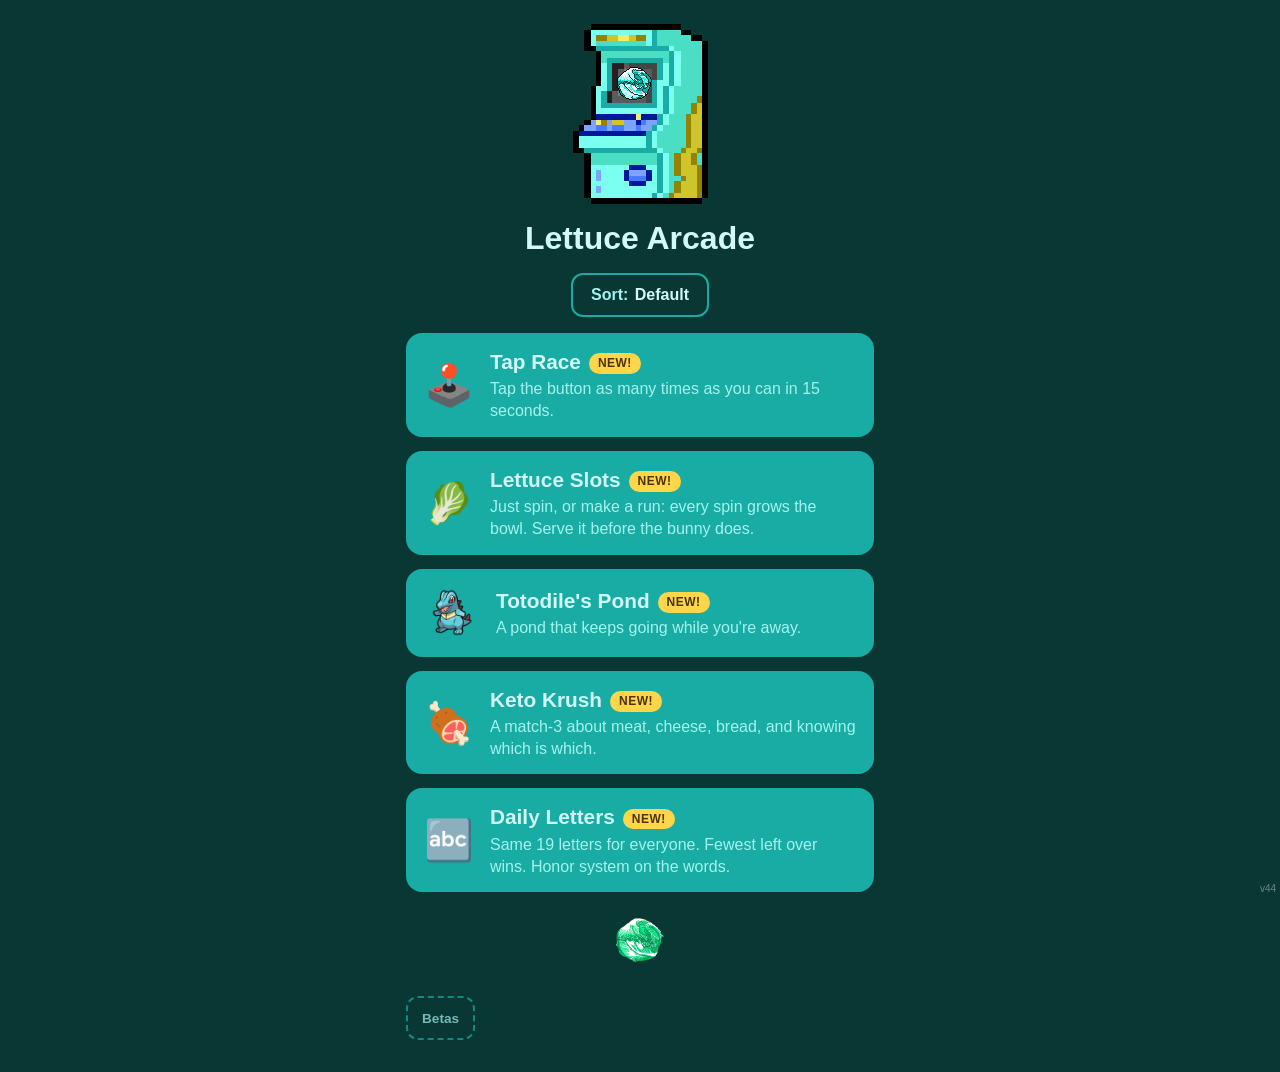
==== commit 4b7a51e4: "Index: beta note rewritten Co-Authored-By: Claude Fable 5.1 <noreply@anthropic.com> Claude-Session: " ====
--- a/index.html
+++ b/index.html
@@ -247,7 +247,7 @@
     <button class="btn beta-btn" id="beta-btn" type="button" aria-expanded="false" aria-controls="beta-section">Betas</button>
   </div>
   <section class="beta-section" id="beta-section" hidden>
-    <p class="beta-note">Unfinished games. Anyone can play, nothing counts.</p>
+    <p class="beta-note">These games are broken. Don’t play. I can’t stop you.</p>
     <ul class="tile-list" id="beta-list"></ul>
   </section>
 </main>
